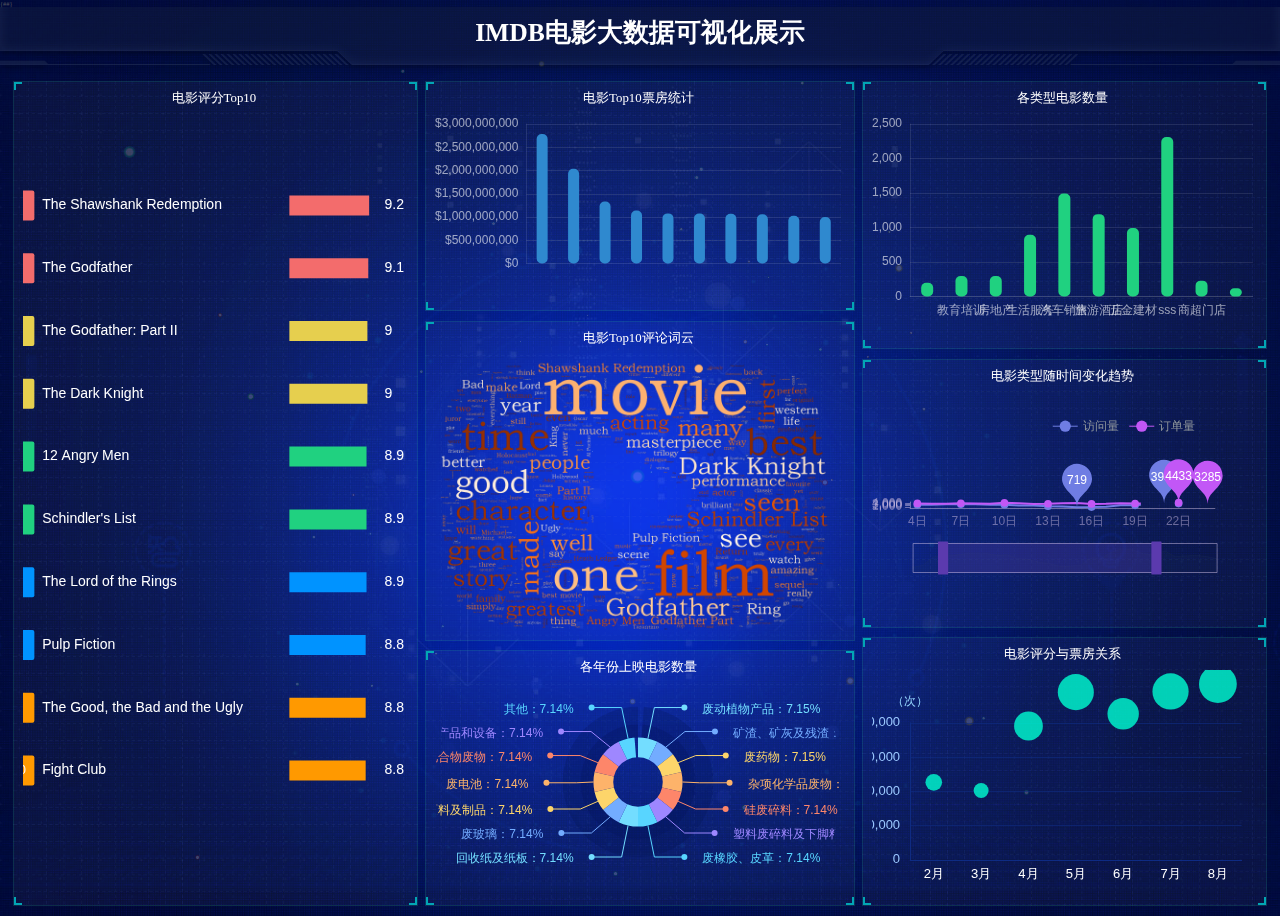
==== templates/index.html @ 3685959f "6/17" ====
﻿<!doctype html>
<html>
<head>
<meta charset="utf-8">
<title>index</title>
<script type="text/javascript" src="/static/js/jquery.js"></script>
<link rel="stylesheet" href="/static/css/comon0.css">
</head>
	<script>
	$(window).load(function(){  
             $(".loading").fadeOut()
            })  
			
/****/
$(document).ready(function(){
	var whei=$(window).width()
	$("html").css({fontSize:whei/20})
	$(window).resize(function(){
		var whei=$(window).width()
	 $("html").css({fontSize:whei/20})
});
	});
	</script>
	<script type="text/javascript" src="/static/js/echarts.min.js"></script>
	<script language="JavaScript" src="/static/js/mychart.js"></script>
<body>
<div class="canvas" style="opacity: .2">
	<iframe frameborder="0" src="/static/js/index.html" style="width: 100%; height: 100%"></iframe>
	</div>
{#<div class="loading">#}
{#  <div class="loadbox"> <img src="/static/picture/loading.gif"> 页面加载中... </div>#}
{#</div>#}
<div class="head">
  <h1>IMDB电影大数据可视化展示</h1>
  <div class="weather"><!--<img src="picture/weather.png"><span>多云转小雨</span>--><span id="showTime"></span></div>
	
	<script>
var t = null;
    t = setTimeout(time,1000);//開始运行
    function time()
    {
       clearTimeout(t);//清除定时器
       dt = new Date();
		var y=dt.getFullYear();
		var mt=dt.getMonth()+1;
		var day=dt.getDate();
       var h=dt.getHours();//获取时
       var m=dt.getMinutes();//获取分
       var s=dt.getSeconds();//获取秒
       document.getElementById("showTime").innerHTML = y+"年"+mt+"月"+day+"-"+h+"时"+m+"分"+s+"秒";
       t = setTimeout(time,1000); //设定定时器，循环运行     
    } 

</script>
	
	
</div>
<div class="mainbox">
  <ul class="clearfix">
    <li style="width: 33%;">

      <div class="boxall" style="height:12.9rem">
        <div class="alltitle">电影评分Top10</div>
        <div class="allnav" id="echart_top10"></div>
        <div class="boxfoot"></div>
      </div>
    </li>
    <li style="width: 34%;">
      
      <div class="boxall" style="height: 3.6rem">
        <div class="alltitle">电影Top10票房统计</div>
        <div class="allnav" id="echart5"></div>
        <div class="boxfoot"></div>
      </div>
      <div class="boxall" style="height: 5rem">
        <div class="alltitle">电影Top10评论词云</div>
        <img src="/static/images/cloud.png">
      </div>

      
      <div class="boxall" style="height: 4rem">
        <div class="alltitle">各年份上映电影数量</div>
        <div class="allnav" id="echarts_numbers"></div>
        <div class="boxfoot"></div>
      </div>

    </li>
    <li style="width: 33%;">

      <div class="boxall" style="height: 4.2rem">
        <div class="alltitle">各类型电影数量</div>
        <div class="allnav" id="echart1"></div>
        <div class="boxfoot"></div>
      </div>

      <div class="boxall" style="height: 4.2rem">
        <div class="alltitle">电影类型随时间变化趋势</div>
        <div class="allnav" id="echarts_trend"></div>
        <div class="boxfoot"></div>
      </div>

      <div class="boxall" style="height: 4.2rem">
        <div class="alltitle">电影评分与票房关系</div>
        <div class="allnav" id="echarts_ticketOffice"></div>
        <div class="boxfoot"></div>
      </div>


    </li>
  </ul>
</div>
<div class="back"></div>


<script type="text/javascript" src="/static/js/china.js"></script>
<script type="text/javascript" src="/static/js/area_echarts.js"></script>
</body>
</html>
---- static/css/comon0.css ----
﻿@charset "utf-8";
/* CSS Document */
*{
	-webkit-box-sizing: border-box;
	-moz-box-sizing: border-box;
	box-sizing: border-box}
*,body{padding:0px;	margin:0px;color: #222;font-family: "微软雅黑";}
@font-face{font-family:electronicFont;src:url(../font/DS-DIGIT.TTF)}
body{ background:#000d4a url(../images/bg.jpg) center top; background-size:cover;color:#666;font-size: .1rem;}
li{ list-style-type:none;}
table{}
i{ margin:0px; padding:0px; text-indent:0px;}
img{ border:none; max-width: 100%;}
a{ text-decoration:none; color:#399bff;}
a.active,a:focus{ outline:none!important; text-decoration:none;}
ol,ul,p,h1,h2,h3,h4,h5,h6{ padding:0; margin:0}
a:hover{ color:#06c; text-decoration: none!important}


.clearfix:after, .clearfix:before {
	display: table;
	content: " "
}
 .clearfix:after {
	clear: both
}
.pulll_left{float:left;}
.pulll_right{float:right;}
/*谷哥滚动条样式*/

  ::-webkit-scrollbar {width:5px;height:5px;position:absolute}
  ::-webkit-scrollbar-thumb {background-color:#5bc0de}
  ::-webkit-scrollbar-track {background-color:#ddd}

/***/
.canvas{position: absolute; width:100%; left: 0; top: 0; height: 99%; z-index: 1;}

.allnav{height: calc(100% - 30px);}
.loading{position:fixed; left:0; top:0; font-size:18px; z-index:100000000;width:100%; height:100%; background:#1a1a1c; text-align:center;}
.loadbox{position:absolute; width:160px;height:150px; color: #aaa; left:50%; top:50%; margin-top:-100px; margin-left:-75px;}
.loadbox img{ margin:10px auto; display:block; width:40px;}

.copyright{ background:rgba(19,31,64,.32); border: 1px solid rgba(255,255,255,.05); line-height:.5rem; text-align: center; padding-right: 15px; bottom: 0; color:rgba(255,255,255,.7); font-size: .16rem; }

.head{ height:1.05rem; background: url(../images/head_bg.png) no-repeat center center; background-size: 100% 100%; position: relative; z-index: 100;}
.head h1{ color:#fff; text-align: center; font-size: .4rem; line-height:.8rem;}
.head h1 img{ width:1.5rem; display: inline-block; vertical-align: middle; margin-right: .2rem}
.weather{ position:absolute; right:.3rem; top:0; line-height: .75rem;}
.weather img{ width:.37rem; display: inline-block; vertical-align: middle;}
.weather span{color:rgba(255,255,255,.7); font-size: .18rem; padding-right: .1rem;}
.mainbox{ padding:.1rem .1rem 0rem .1rem;}
.mainbox>ul{}
.mainbox>ul>li{ float: left; padding: 0 .1rem}

.mainbox>ul>li{ width: 30%}
.mainbox>ul>li:nth-child(2){ width: 40%;padding: 0}

.boxall{ border: 1px solid rgba(25,186,139,.17); padding:0 .2rem .4rem .15rem;  background: rgba(255,255,255,.04) url(../images/line.png); background-size: 100% auto; position: relative; margin-bottom: .15rem; z-index: 10;}
.boxall:before,
.boxall:after{ position:absolute; width: .1rem; height: .1rem; content: "";  border-top: 2px solid #02a6b5; top: 0;}
.boxall:before,.boxfoot:before{border-left: 2px solid #02a6b5;left: 0;}
.boxall:after,.boxfoot:after{border-right: 2px solid #02a6b5; right: 0;}
.alltitle{ font-size:.2rem; color:#fff; text-align: center; line-height: .5rem;}

.boxfoot{ position:absolute; bottom: 0; width: 100%; left: 0;}
.boxfoot:before,
.boxfoot:after{ position:absolute; width: .1rem; height: .1rem;  content: "";border-bottom: 2px solid #02a6b5; bottom: 0;}

.bar{background:rgba(101,132,226,.1); padding: .15rem;}
.barbox li,.barbox2 li{ width:50%; text-align: center; position: relative; z-index: 100;}
.barbox:before,
.barbox:after{ position:absolute; width: .3rem; height: .1rem; content: ""; }
.barbox:before{border-left: 2px solid #02a6b5;left: 0;border-top: 2px solid #02a6b5; }
.barbox:after{border-right: 2px solid #02a6b5; right: 0; bottom: 0;border-bottom: 2px solid #02a6b5; }

.barbox li:first-child:before{ position:absolute; content: ""; height:50%; width: 1px; background: rgba(255,255,255,.2); right: 0; top: 25%;}

.barbox{  border: 1px solid rgba(25,186,139,.17); position: relative;}
.barbox li{ font-size: .7rem; color: #ffeb7b; padding: .05rem 0;  font-family:electronicFont; font-weight: bold;}
.barbox2 li{ font-size: .19rem; color:rgba(255,255,255,.7); padding-top: .1rem;}

.map{  position:relative; height: 7.2rem; z-index: 9;}
.map4{ width: 200%; height:7rem;  position: relative; left: -50%; top: 4%; margin-top: .2rem; z-index: 5;}
.map1,.map2,.map3{ position:absolute; opacity: .5}
.map1{ width:6.43rem; z-index: 2;top:.45rem; left: .7rem;  animation: myfirst2 15s infinite linear;}
.map2{ width:5.66rem; top:.85rem; left:1.2rem; z-index: 3; opacity: 0.2; animation: myfirst 10s infinite linear;}
.map3{ width:5.18rem; top:1.07rem; left: 1.4rem; z-index: 1;}





.tabs { text-align: center; padding: .1rem 0 0 0;}
.tabs a {
    position: relative;
    display: inline-block;
    margin-left: 1px;
    padding:.05rem .2rem;
    color: #898989;
    transition: all .3s ease-out 0s;
    font-size: 14px;
}
.tabs li{ display:inline-block;}
.tabs a:after {
    position: absolute;
    width: 1px;
    height: 10px;
    background-color: rgba(255,255,255,.1);
    content: '';
	 margin-left:0; right:-1px;    margin-top: 7px;
	
	
}
.tabs li a.active {border: 1px solid rgba(25,186,139,.17); background: rgba(255,255,255,.05); color:#fff;}

.tit02{ text-align:center; margin: .1rem 0; position: relative}
.tit02 span{border: 1px solid rgba(25,186,139,.17); letter-spacing: 2px; padding: .01rem .2rem; background: rgba(255,255,255,.05);  font-size: .18rem;  color: #49bcf7;}
.tit02:before,.tit02:after{ position:absolute; width:26%; height: 1px;background: rgba(25,186,139,.2);  content: ""; top: .12rem;}
.tit02:after{ right:0;}
.tit02:before{ left:0;}

.wrap{ height:2.54rem; overflow: hidden;}
.wrap li{  line-height:.42rem; height:.42rem; font-size: .18rem; text-indent: .24rem; margin-bottom: .1rem; }
.wrap li p{border: 1px solid rgba(25,186,139,.17);color: rgba(255,255,255,.6); }
.sy{ float:left; width: 33%; height:95%; margin-top: .25rem;}


.adduser{ height:1.5rem; overflow: hidden;}
.adduser li{height:.5rem;}
.adduser img{ width: .40rem; border-radius: .5rem; margin-right: .1rem; display: inline-block; vertical-align: middle;}
.adduser span{  line-height:.5rem; font-size: .18rem;color: rgba(255,255,255,.6); }

.sycm ul{ margin-left:-.5rem;margin-right:-.5rem;  padding: .16rem 0;}
.sycm li{ float: left; width: 33.33%; text-align: center; position: relative}
.sycm li:before{ position:absolute; content: ""; height:30%; width: 1px; background: rgba(255,255,255,.1); right: 0; top: 15%;}
.sycm li:last-child:before{ width: 0;}

.sycm li h2{ font-size:.3rem; color: #c5ccff;}
.sycm li span{ font-size:.18rem; color: #fff; opacity: .5;}

@keyframes myfirst2
{
from {transform: rotate(0deg);}
to {transform: rotate(359deg);}
}

@keyframes myfirst
{
from {transform: rotate(0deg);}
to {transform: rotate(-359deg);}
}


/*Plugin CSS*/
.str_wrap {
	overflow:hidden;
	width:100%;
	position:relative;
	-moz-user-select: none;
	-khtml-user-select: none;
	user-select: none;  
	white-space:nowrap;
}


.str_move { 
	white-space:nowrap;
	position:absolute; 
	top:0; 
	left:0;
	cursor:move;
}
.str_move_clone {
	display:inline-block;
	vertical-align:top;
	position:absolute; 
	left:100%;
	top:0;
}
.str_vertical .str_move_clone {
	left:0;
	top:100%;
}
.str_down .str_move_clone {
	left:0;
	bottom:100%;
}
.str_vertical .str_move,
.str_down .str_move {
	white-space:normal;
	width:100%;
}
.str_static .str_move,
.no_drag .str_move,
.noStop .str_move{
	cursor:inherit;
}
.str_wrap img {
	max-width:none !important;	
}
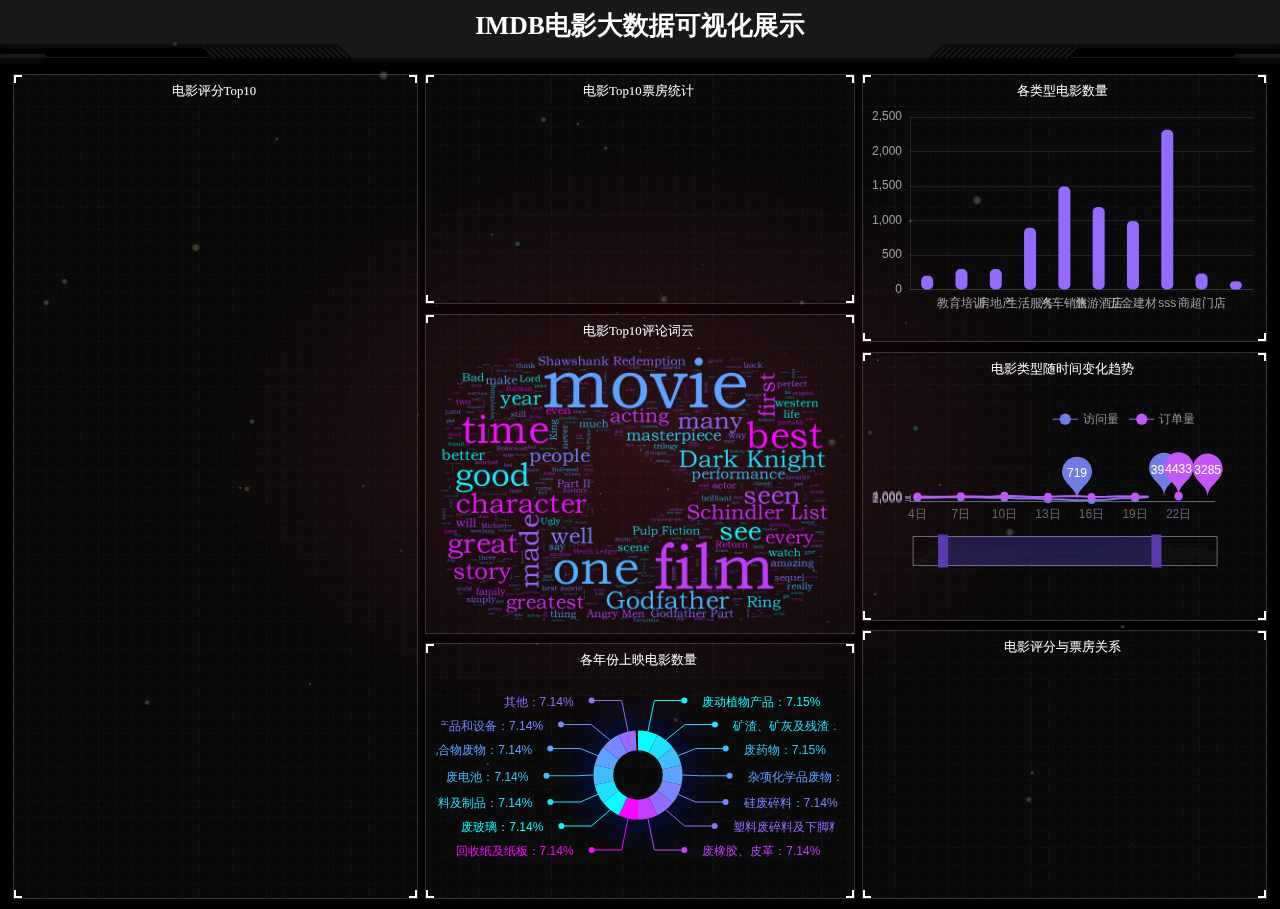
==== commit f836cc42: "6/18" ====
--- a/templates/index.html
+++ b/templates/index.html
@@ -27,9 +27,9 @@
 <div class="canvas" style="opacity: .2">
 	<iframe frameborder="0" src="/static/js/index.html" style="width: 100%; height: 100%"></iframe>
 	</div>
-{#<div class="loading">#}
-{#  <div class="loadbox"> <img src="/static/picture/loading.gif"> 页面加载中... </div>#}
-{#</div>#}
+<div class="loading">
+  <div class="loadbox"> <img src="/static/picture/loading.gif"> 页面加载中... </div>
+</div>
 <div class="head">
   <h1>IMDB电影大数据可视化展示</h1>
   <div class="weather"><!--<img src="picture/weather.png"><span>多云转小雨</span>--><span id="showTime"></span></div>
--- a/static/css/comon0.css
+++ b/static/css/comon0.css
@@ -6,7 +6,7 @@
 	box-sizing: border-box}
 *,body{padding:0px;	margin:0px;color: #222;font-family: "微软雅黑";}
 @font-face{font-family:electronicFont;src:url(../font/DS-DIGIT.TTF)}
-body{ background:#000d4a url(../images/bg.jpg) center top; background-size:cover;color:#666;font-size: .1rem;}
+body{ background:#000000 center top; background-size:cover;color:#666;font-size: .1rem;}
 li{ list-style-type:none;}
 table{}
 i{ margin:0px; padding:0px; text-indent:0px;}
@@ -55,27 +55,27 @@
 .mainbox>ul>li{ width: 30%}
 .mainbox>ul>li:nth-child(2){ width: 40%;padding: 0}
 
-.boxall{ border: 1px solid rgba(25,186,139,.17); padding:0 .2rem .4rem .15rem;  background: rgba(255,255,255,.04) url(../images/line.png); background-size: 100% auto; position: relative; margin-bottom: .15rem; z-index: 10;}
+.boxall{ border: 1px solid rgba(255, 255, 255, 0.17); padding:0 .2rem .4rem .15rem;  background: rgba(255,255,255,.04) url(../images/line.png); background-size: 100% auto; position: relative; margin-bottom: .15rem; z-index: 10;}
 .boxall:before,
-.boxall:after{ position:absolute; width: .1rem; height: .1rem; content: "";  border-top: 2px solid #02a6b5; top: 0;}
-.boxall:before,.boxfoot:before{border-left: 2px solid #02a6b5;left: 0;}
-.boxall:after,.boxfoot:after{border-right: 2px solid #02a6b5; right: 0;}
+.boxall:after{ position:absolute; width: .1rem; height: .1rem; content: "";  border-top: 2px solid #ffffff; top: 0;}
+.boxall:before,.boxfoot:before{border-left: 2px solid #ffffff;left: 0;}
+.boxall:after,.boxfoot:after{border-right: 2px solid #ffffff; right: 0;}
 .alltitle{ font-size:.2rem; color:#fff; text-align: center; line-height: .5rem;}
 
 .boxfoot{ position:absolute; bottom: 0; width: 100%; left: 0;}
 .boxfoot:before,
-.boxfoot:after{ position:absolute; width: .1rem; height: .1rem;  content: "";border-bottom: 2px solid #02a6b5; bottom: 0;}
-
-.bar{background:rgba(101,132,226,.1); padding: .15rem;}
+.boxfoot:after{ position:absolute; width: .1rem; height: .1rem;  content: "";border-bottom: 2px solid #ffffff; bottom: 0;}
+
+.bar{background:rgba(255, 255, 255, 0.17); padding: .15rem;}
 .barbox li,.barbox2 li{ width:50%; text-align: center; position: relative; z-index: 100;}
 .barbox:before,
 .barbox:after{ position:absolute; width: .3rem; height: .1rem; content: ""; }
-.barbox:before{border-left: 2px solid #02a6b5;left: 0;border-top: 2px solid #02a6b5; }
-.barbox:after{border-right: 2px solid #02a6b5; right: 0; bottom: 0;border-bottom: 2px solid #02a6b5; }
+.barbox:before{border-left: 2px solid #ffffff;left: 0;border-top: 2px solid #ffffff; }
+.barbox:after{border-right: 2px solid #ffffff; right: 0; bottom: 0;border-bottom: 2px solid #ffffff; }
 
 .barbox li:first-child:before{ position:absolute; content: ""; height:50%; width: 1px; background: rgba(255,255,255,.2); right: 0; top: 25%;}
 
-.barbox{  border: 1px solid rgba(25,186,139,.17); position: relative;}
+.barbox{  border: 1px solid rgba(255, 255, 255, 0.17); position: relative;}
 .barbox li{ font-size: .7rem; color: #ffeb7b; padding: .05rem 0;  font-family:electronicFont; font-weight: bold;}
 .barbox2 li{ font-size: .19rem; color:rgba(255,255,255,.7); padding-top: .1rem;}
 
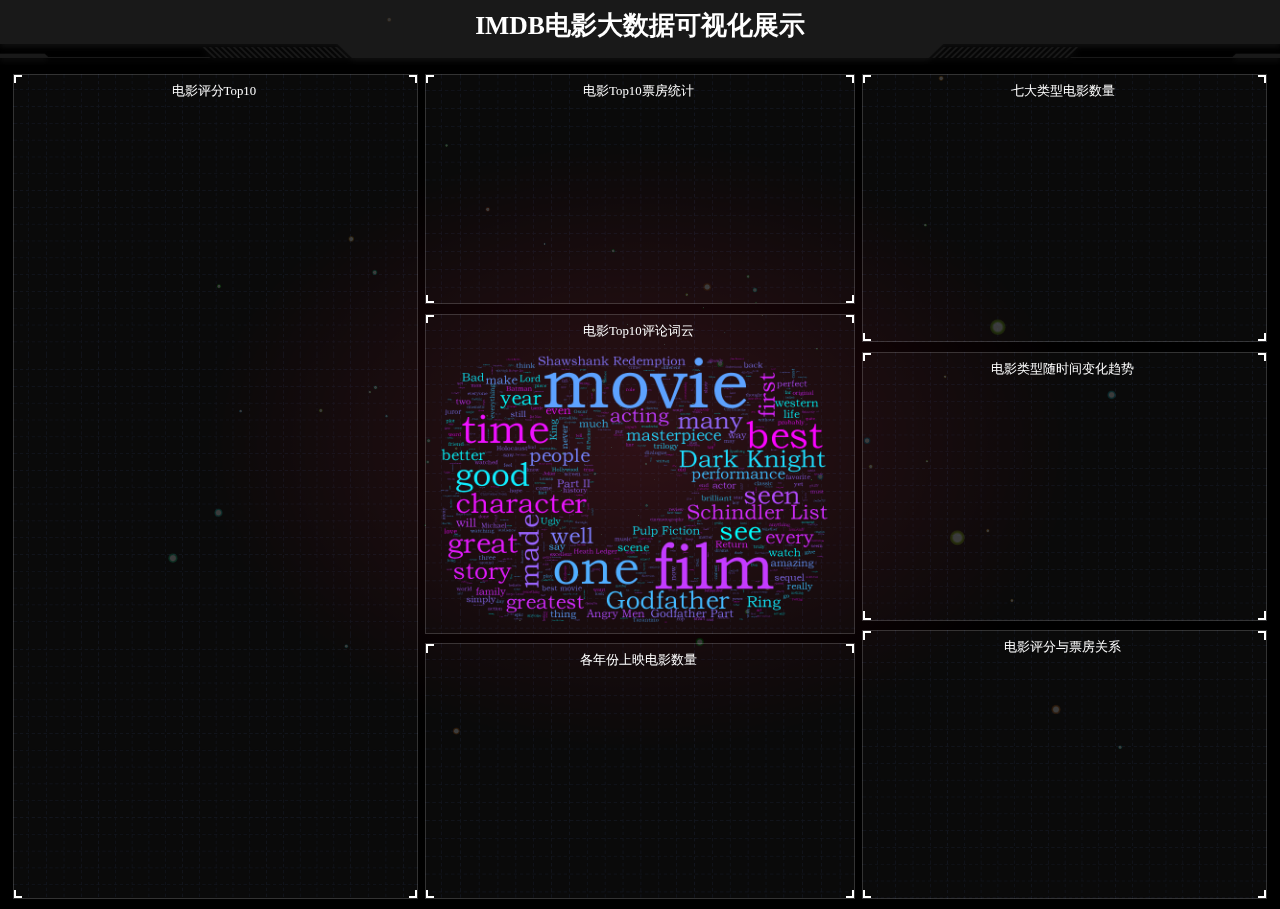
==== commit 9af2ab16: "End!" ====
--- a/templates/index.html
+++ b/templates/index.html
@@ -2,7 +2,7 @@
 <html>
 <head>
 <meta charset="utf-8">
-<title>index</title>
+<title>IMDB电影大数据可视化平台</title>
 <script type="text/javascript" src="/static/js/jquery.js"></script>
 <link rel="stylesheet" href="/static/css/comon0.css">
 </head>
@@ -88,7 +88,7 @@
     <li style="width: 33%;">
 
       <div class="boxall" style="height: 4.2rem">
-        <div class="alltitle">各类型电影数量</div>
+        <div class="alltitle">七大类型电影数量</div>
         <div class="allnav" id="echart1"></div>
         <div class="boxfoot"></div>
       </div>
